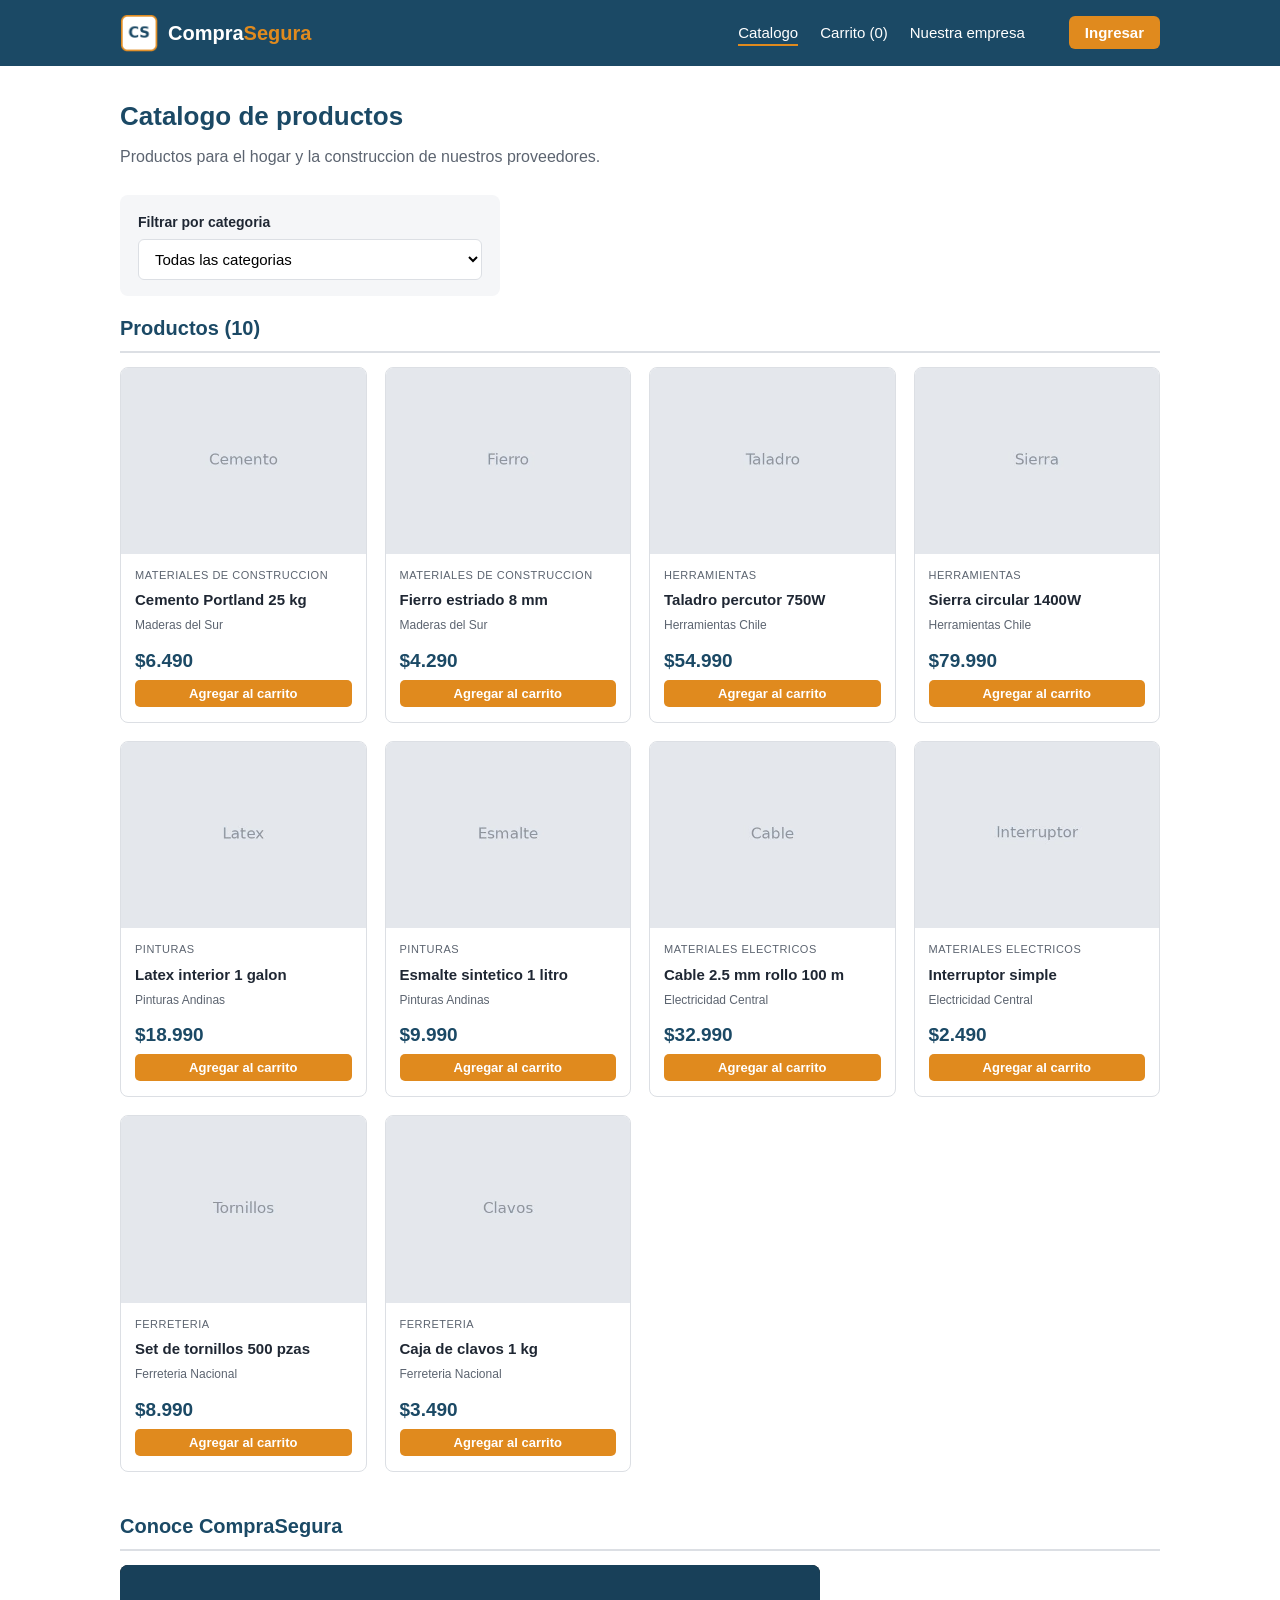
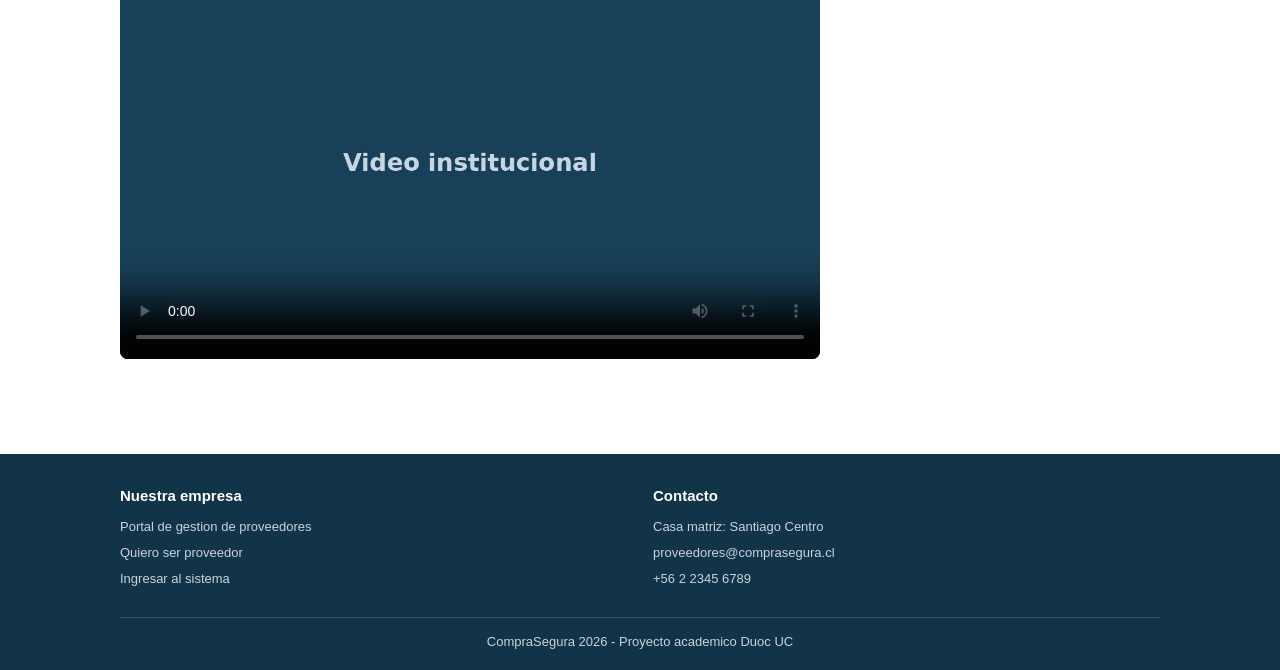
==== index.html @ 766e4df2 "Agrega el sitio completo: catalogo, portal, registro, login y vistas de proveedor, analista y admini" ====
<!DOCTYPE html>
<html lang="es">

<head>
  <meta charset="UTF-8">

  <meta name="viewport" content="width=device-width, initial-scale=1.0">
  <title>CompraSegura - Catalogo</title>

  <link rel="stylesheet" href="css/styles.css">
</head>

<body>

  <header class="cabecera">
    <div class="contenedor">

      <a href="index.html" class="logo">
        <img src="img/logo.png" alt="Logo de CompraSegura">
        <span class="marca">Compra<span>Segura</span></span>
      </a>

      <button class="boton-menu" id="botonMenu">Menu</button>

      <nav>
        <ul class="menu" id="menu">
            <li><a href="index.html" class="activo">Catalogo</a></li>
            <li><a href="carrito.html">Carrito (<span id="contadorCarrito">0</span>)</a></li>
            <li><a href="portal.html">Nuestra empresa</a></li>
            <li><span class="conectado" id="usuarioConectado"></span></li>
            <li><a href="login.html" class="destacado" id="enlaceSesion">Ingresar</a></li>
        </ul>
      </nav>

    </div>
  </header>

  <main>
    <div class="contenedor">

      <h1>Catalogo de productos</h1>
      <p class="bajada">
        Productos para el hogar y la construccion de nuestros proveedores.
      </p>

      <div class="filtro campo">
        <label for="filtroCategoria">Filtrar por categoria</label>
        <select id="filtroCategoria">
          <option value="">Todas las categorias</option>
        </select>
      </div>

      <section>
        <h2>Productos (<span id="contadorProductos">0</span>)</h2>

        <div class="grilla" id="grilla"></div>
      </section>

      <section>
        <h2>Conoce CompraSegura</h2>
        <div class="caja-video">

          <video controls poster="img/video-portada.jpg">
            <source src="img/video-institucional.mp4" type="video/mp4">
            Su navegador no puede reproducir este video.
          </video>
        </div>
      </section>

    </div>
  </main>

  <footer class="pie">
    <div class="contenedor">

      <div class="pie-columnas">
        <div>
          <h3>Nuestra empresa</h3>
          <ul>
            <li><a href="portal.html">Portal de gestion de proveedores</a></li>
            <li><a href="registro.html">Quiero ser proveedor</a></li>
            <li><a href="login.html">Ingresar al sistema</a></li>
          </ul>
        </div>
        <div>
          <h3>Contacto</h3>
          <ul>
            <li>Casa matriz: Santiago Centro</li>
            <li>proveedores@comprasegura.cl</li>
            <li>+56 2 2345 6789</li>
          </ul>
        </div>
      </div>

      <div class="pie-abajo">
        CompraSegura 2026 - Proyecto academico Duoc UC
      </div>

    </div>
  </footer>

  <script src="js/datos.js"></script>
  <script src="js/carrito-datos.js"></script>
  <script src="js/sesion.js"></script>
  <script src="js/catalogo.js"></script>

</body>

</html>
---- css/styles.css ----
:root {
  --azul: #1b4965;
  --azul-oscuro: #123448;
  --naranja: #e08a1e;
  --gris: #f5f6f8;
  --borde: #dcdfe4;
  --gris-texto: #5c6470;
  --texto: #1f2733;
  --rojo: #c0392b;
  --verde: #2e7d4f;
  --amarillo: #b8860b;
}

* {
  margin: 0;
  padding: 0;
  box-sizing: border-box;
}

body {
  font-family: "Segoe UI", Arial, sans-serif;
  color: var(--texto);
  line-height: 1.6;
  background: #ffffff;
}

img {
  max-width: 100%;
  display: block;
}

a {
  color: var(--azul);
  text-decoration: none;
}

.contenedor {
  max-width: 1080px;
  margin: 0 auto;
  padding: 0 20px;
}

.cabecera {
  background: var(--azul);
  color: #ffffff;
}

.cabecera .contenedor {
  display: flex;
  align-items: center;
  justify-content: space-between;
  gap: 14px;
  min-height: 66px;
}

.logo {
  display: flex;
  align-items: center;
  gap: 10px;
  color: #ffffff;
  font-size: 20px;
  font-weight: bold;
}

.logo img {
  width: 38px;
  height: 38px;
}

.logo .marca span {
  color: var(--naranja);
}

.conectado {
  color: #c3d3df;
  font-size: 14px;
  white-space: nowrap;
}

.menu {
  display: flex;
  list-style: none;
  gap: 22px;
  align-items: center;
}

.menu a {
  color: #ffffff;
  font-size: 15px;
  padding-bottom: 3px;
  border-bottom: 2px solid transparent;
}

.menu a:hover,
.menu a.activo {
  border-bottom-color: var(--naranja);
}

.menu .destacado {
  background: var(--naranja);
  border-radius: 6px;
  padding: 8px 16px;
  border: none;
  font-weight: bold;
}

.boton-menu {
  display: none;
  background: none;
  border: 1px solid #ffffff;
  color: #ffffff;
  border-radius: 5px;
  padding: 5px 10px;
  cursor: pointer;
  font-family: inherit;
}

main {
  min-height: 65vh;
  padding: 30px 0 50px;
}

h1 {
  font-size: 26px;
  color: var(--azul);
  margin-bottom: 6px;
}

.bajada {
  color: var(--gris-texto);
  margin-bottom: 26px;
}

section {
  margin-bottom: 38px;
}

h2 {
  font-size: 20px;
  color: var(--azul);
  margin-bottom: 14px;
  padding-bottom: 7px;
  border-bottom: 2px solid var(--borde);
}

.ayuda {
  font-size: 12px;
  color: var(--gris-texto);
}

.filtro {
  background: var(--gris);
  border-radius: 8px;
  padding: 16px 18px;
  margin-bottom: 24px;
  max-width: 380px;
}

.grilla {
  display: grid;
  grid-template-columns: repeat(auto-fill, minmax(210px, 1fr));
  gap: 18px;
}

.tarjeta {
  border: 1px solid var(--borde);
  border-radius: 8px;
  overflow: hidden;
  display: flex;
  flex-direction: column;
}

.tarjeta .datos {
  padding: 13px 14px 15px;
  display: flex;
  flex-direction: column;
  gap: 4px;
  flex-grow: 1;
}

.tarjeta .categoria {
  font-size: 11px;
  text-transform: uppercase;
  letter-spacing: 0.5px;
  color: var(--gris-texto);
}

.tarjeta .nombre {
  font-weight: bold;
  font-size: 15px;
}

.tarjeta .proveedor {
  font-size: 12px;
  color: var(--gris-texto);
}

.tarjeta .precio {
  font-size: 19px;
  font-weight: bold;
  color: var(--azul);
  margin-top: auto;
  padding-top: 6px;
}

.caja-video {
  max-width: 700px;
}

.caja-video video {
  width: 100%;
  border-radius: 8px;
  background: #000000;
}

.tabla-caja {
  overflow-x: auto;
  border: 1px solid var(--borde);
  border-radius: 8px;
}

table {
  width: 100%;
  border-collapse: collapse;
  font-size: 14px;
  min-width: 620px;
}

th {
  background: var(--gris);
  color: var(--azul);
  text-align: left;
  padding: 11px 13px;
  border-bottom: 2px solid var(--borde);
}

td {
  padding: 11px 13px;
  border-bottom: 1px solid var(--borde);
}

tr:last-child td {
  border-bottom: none;
}

.derecha {
  text-align: right;
}

.nota,
.estado {
  display: inline-block;
  border-radius: 20px;
  padding: 3px 12px;
  font-size: 13px;
  font-weight: bold;
  white-space: nowrap;
}

.nota.alta,
.estado.aprobada,
.estado.entregada { background: #e6f4ec; color: var(--verde); }

.nota.media,
.estado.pendiente { background: #fdf3e0; color: var(--amarillo); }

.nota.baja,
.estado.rechazada { background: #fdecea; color: var(--rojo); }

.sin-stock {
  color: var(--rojo);
  font-weight: bold;
}

.boton {
  display: inline-block;
  background: var(--azul);
  color: #ffffff;
  border: none;
  border-radius: 6px;
  padding: 11px 20px;
  font-size: 15px;
  font-weight: bold;
  font-family: inherit;
  cursor: pointer;
  text-align: center;
}

.boton:hover { background: var(--azul-oscuro); }

.boton.naranja { background: var(--naranja); }
.boton.naranja:hover { background: #c47415; }

.boton.rojo { background: var(--rojo); }
.boton.verde { background: var(--verde); }

.boton.chico {
  padding: 6px 13px;
  font-size: 13px;
  border-radius: 5px;
}

.boton.ancho { width: 100%; }

.boton:disabled {
  background: #b9c0c9;
  cursor: not-allowed;
}

.caja {
  max-width: 620px;
  margin: 0 auto;
  border: 1px solid var(--borde);
  border-radius: 8px;
  overflow: hidden;
}

.caja .titulo {
  background: var(--azul);
  color: #ffffff;
  padding: 15px 22px;
  font-size: 18px;
  font-weight: bold;
}

.caja .cuerpo { padding: 22px; }

.dos-columnas {
  display: grid;
  grid-template-columns: 1fr 1fr;
  gap: 0 18px;
}

.dos-columnas .completo { grid-column: 1 / -1; }

.campo { margin-bottom: 16px; }

.campo label {
  display: block;
  font-size: 14px;
  font-weight: bold;
  margin-bottom: 5px;
}

.campo input,
.campo select {
  width: 100%;
  border: 1px solid var(--borde);
  border-radius: 6px;
  padding: 10px 12px;
  font-size: 15px;
  font-family: inherit;
  background: #ffffff;
}

.campo input:focus,
.campo select:focus {
  outline: none;
  border-color: var(--azul);
}

.campo .pista {
  display: block;
  font-size: 12px;
  color: var(--gris-texto);
  margin-top: 4px;
}

.campo .error {
  display: none;
  font-size: 13px;
  color: var(--rojo);
  margin-top: 4px;
}

.campo .error.visible { display: block; }

.campo.malo input,
.campo.malo select { border-color: var(--rojo); }

.campo.bueno input,
.campo.bueno select { border-color: var(--verde); }

.aviso {
  display: none;
  border-radius: 6px;
  padding: 13px 15px;
  font-size: 14px;
  margin-bottom: 18px;
  background: #e6f4ec;
  border: 1px solid #a8d5bd;
  color: #1e5c39;
}

.aviso.visible { display: block; }

.aviso.malo {
  background: #fdecea;
  border-color: #e6b2ab;
  color: #8e2b20;
}

.ficha {
  display: flex;
  flex-wrap: wrap;
  align-items: center;
  gap: 16px;
  border: 1px solid var(--borde);
  border-radius: 8px;
  padding: 15px 18px;
  margin-bottom: 12px;
}

.ficha.critica {
  border-color: #e0a49c;
  background: #fffafa;
}

.ficha .puesto {
  font-size: 19px;
  font-weight: bold;
  color: var(--gris-texto);
  width: 26px;
}

.ficha .identidad { min-width: 190px; }

.ficha .identidad strong {
  display: block;
  font-size: 16px;
  color: var(--azul);
}

.ficha .identidad span {
  font-size: 12px;
  color: var(--gris-texto);
}

.ficha .puntajes {
  display: flex;
  gap: 16px;
  font-size: 13px;
  color: var(--gris-texto);
}

.ficha .puntajes b {
  display: block;
  font-size: 15px;
  color: var(--texto);
}

.problemas {
  display: flex;
  flex-wrap: wrap;
  gap: 7px;
  flex: 1;
  min-width: 200px;
}

.problema {
  background: #fdecea;
  color: #8e2b20;
  border-radius: 5px;
  padding: 4px 10px;
  font-size: 12px;
  white-space: nowrap;
}

.problema.ninguno {
  background: #e6f4ec;
  color: var(--verde);
}

.cifras {
  display: grid;
  grid-template-columns: repeat(auto-fit, minmax(185px, 1fr));
  gap: 15px;
  margin-bottom: 34px;
}

.cifra {
  border: 1px solid var(--borde);
  border-left: 4px solid var(--naranja);
  border-radius: 8px;
  padding: 15px 17px;
}

.cifra span {
  display: block;
  font-size: 12px;
  text-transform: uppercase;
  letter-spacing: 0.5px;
  color: var(--gris-texto);
  margin-bottom: 4px;
}

.cifra strong {
  font-size: 25px;
  color: var(--azul);
}

.linea-barra { margin-bottom: 14px; }

.linea-barra .texto {
  display: flex;
  justify-content: space-between;
  font-size: 14px;
  margin-bottom: 5px;
}

.linea-barra .texto strong { color: var(--azul); }

.barra {
  height: 18px;
  background: var(--gris);
  border-radius: 4px;
  overflow: hidden;
}

.barra div {
  height: 100%;
  background: var(--azul);
}

.barra div.naranja { background: var(--naranja); }
.barra div.rojo { background: var(--rojo); }

.pie {
  background: var(--azul-oscuro);
  color: #c9d3dd;
  padding: 30px 0 18px;
  font-size: 13px;
}

.pie-columnas {
  display: grid;
  grid-template-columns: repeat(auto-fit, minmax(220px, 1fr));
  gap: 26px;
  margin-bottom: 22px;
}

.pie h3 {
  color: #ffffff;
  font-size: 15px;
  margin-bottom: 9px;
}

.pie ul {
  list-style: none;
}

.pie li {
  margin-bottom: 5px;
}

.pie a {
  color: #c9d3dd;
}

.pie a:hover {
  color: var(--naranja);
}

.pie-abajo {
  border-top: 1px solid rgba(255, 255, 255, 0.15);
  padding-top: 14px;
  text-align: center;
}

@media (max-width: 800px) {
  .boton-menu { display: block; }

  .cabecera .contenedor { flex-wrap: wrap; }

  .menu {
    display: none;
    width: 100%;
    flex-direction: column;
    align-items: flex-start;
    gap: 0;
    padding-bottom: 12px;
  }

  .menu.abierto { display: flex; }

  .menu li {
    width: 100%;
    border-top: 1px solid rgba(255, 255, 255, 0.15);
  }

  .menu a { display: block; padding: 11px 0; }

  .dos-columnas { grid-template-columns: 1fr; }
}

.accesos {
  display: grid;
  grid-template-columns: repeat(auto-fit, minmax(280px, 1fr));
  gap: 18px;
  margin-bottom: 38px;
}

.acceso {
  border: 1px solid var(--borde);
  border-top: 4px solid var(--naranja);
  border-radius: 8px;
  padding: 20px 22px 24px;
}

.acceso h2 {
  border: none;
  padding: 0;
  margin-bottom: 8px;
  font-size: 18px;
}

.acceso p {
  color: var(--gris-texto);
  font-size: 14px;
  margin-bottom: 16px;
}

.solicitud {
  border: 1px solid var(--borde);
  border-radius: 8px;
  padding: 16px 18px 18px;
  margin-bottom: 14px;
}

.solicitud .encabezado {
  display: flex;
  justify-content: space-between;
  align-items: center;
  flex-wrap: wrap;
  gap: 8px;
  margin-bottom: 12px;
}

.solicitud .encabezado strong {
  font-size: 16px;
  color: var(--azul);
}

.datos-solicitud {
  display: grid;
  grid-template-columns: repeat(auto-fit, minmax(190px, 1fr));
  gap: 12px;
  background: var(--gris);
  border-radius: 6px;
  padding: 12px 14px;
}

.datos-solicitud span {
  display: block;
  font-size: 11px;
  text-transform: uppercase;
  letter-spacing: 0.5px;
  color: var(--gris-texto);
}

.datos-solicitud b {
  font-size: 14px;
}

.stock-ok { color: var(--verde); font-weight: bold; }
.stock-falta { color: var(--rojo); font-weight: bold; }

.avance {
  display: flex;
  flex-wrap: wrap;
  gap: 5px;
  list-style: none;
  margin: 14px 0 8px;
}

.avance .paso {
  flex: 1;
  min-width: 88px;
  text-align: center;
  font-size: 12px;
  padding: 7px 4px;
  border-radius: 5px;
  background: var(--gris);
  color: var(--gris-texto);
}

.avance .paso.cumplido {
  background: var(--azul);
  color: #ffffff;
}

.acciones {
  display: flex;
  flex-wrap: wrap;
  align-items: center;
  gap: 8px;
  margin-top: 12px;
}

.marca-ok { color: var(--verde); font-weight: bold; }
.marca-mal { color: var(--rojo); font-weight: bold; }

.estado.rechazada { background: #fdecea; color: var(--rojo); }
.estado.solicitada { background: #eef2f7; color: #4a5a6b; }
.estado.enviada { background: #fdf3e0; color: var(--amarillo); }
.estado.recibida { background: #e6f4ec; color: var(--verde); }
.estado.cerrada { background: #e4e7ea; color: #47505c; }
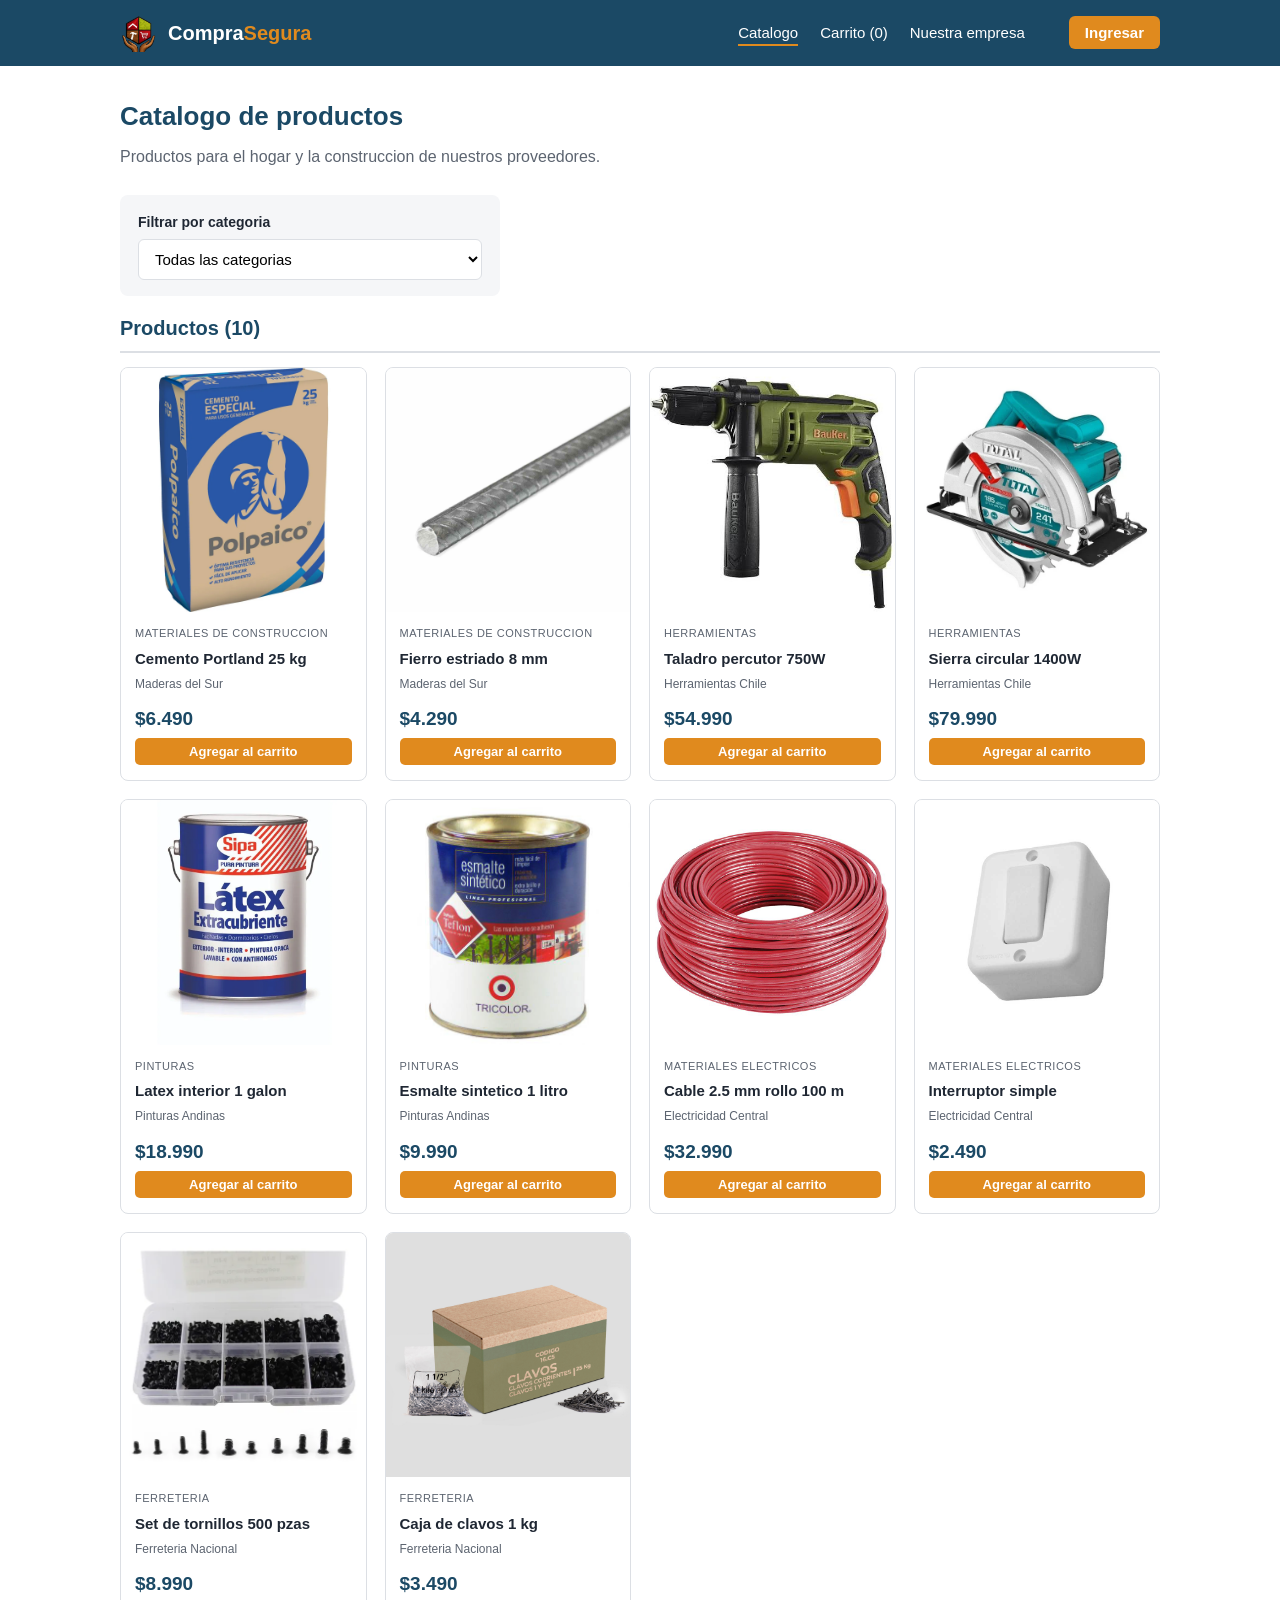
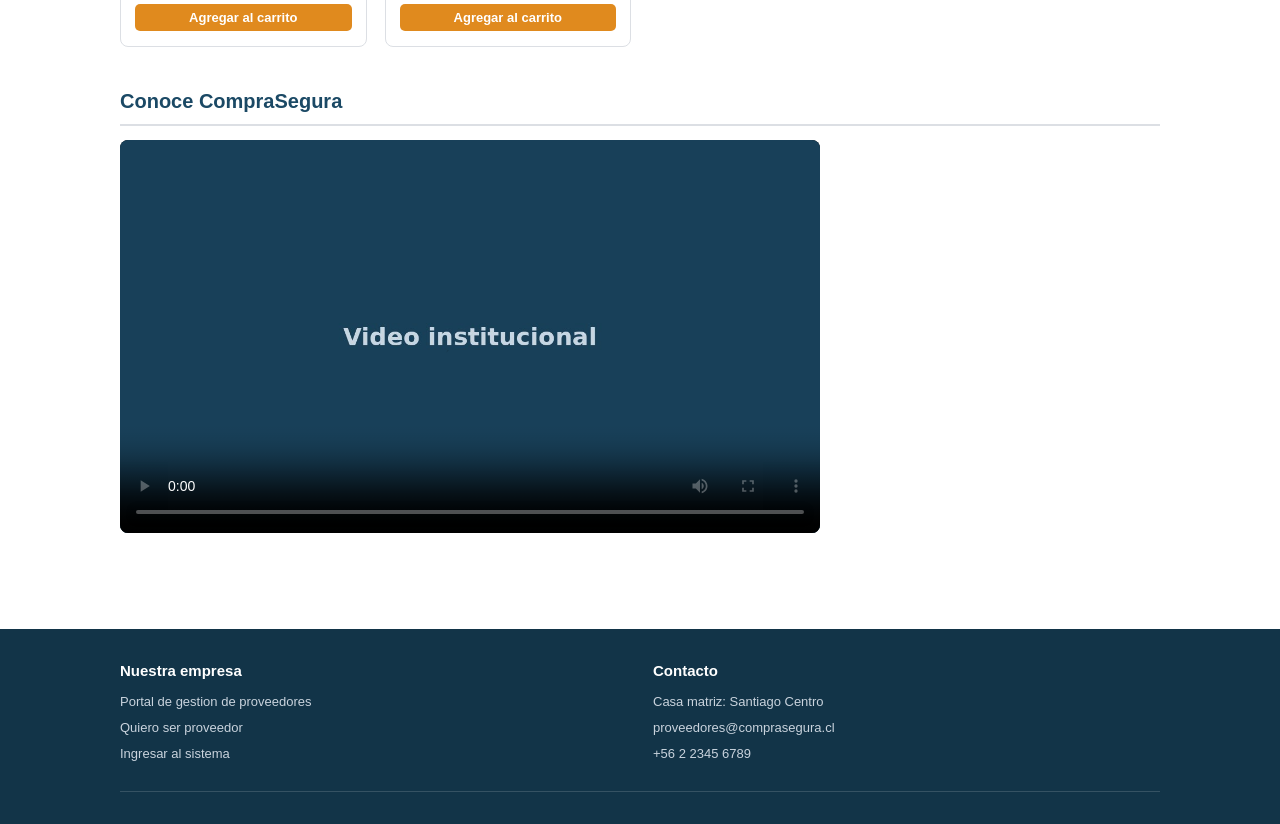
==== commit 9beeb145: "Agrega el logo oficial, elimina texto del pie y tabla de perfiles del portal" ====
--- a/index.html
+++ b/index.html
@@ -93,7 +93,7 @@
       </div>
 
       <div class="pie-abajo">
-        CompraSegura 2026 - Proyecto academico Duoc UC
+        
       </div>
 
     </div>
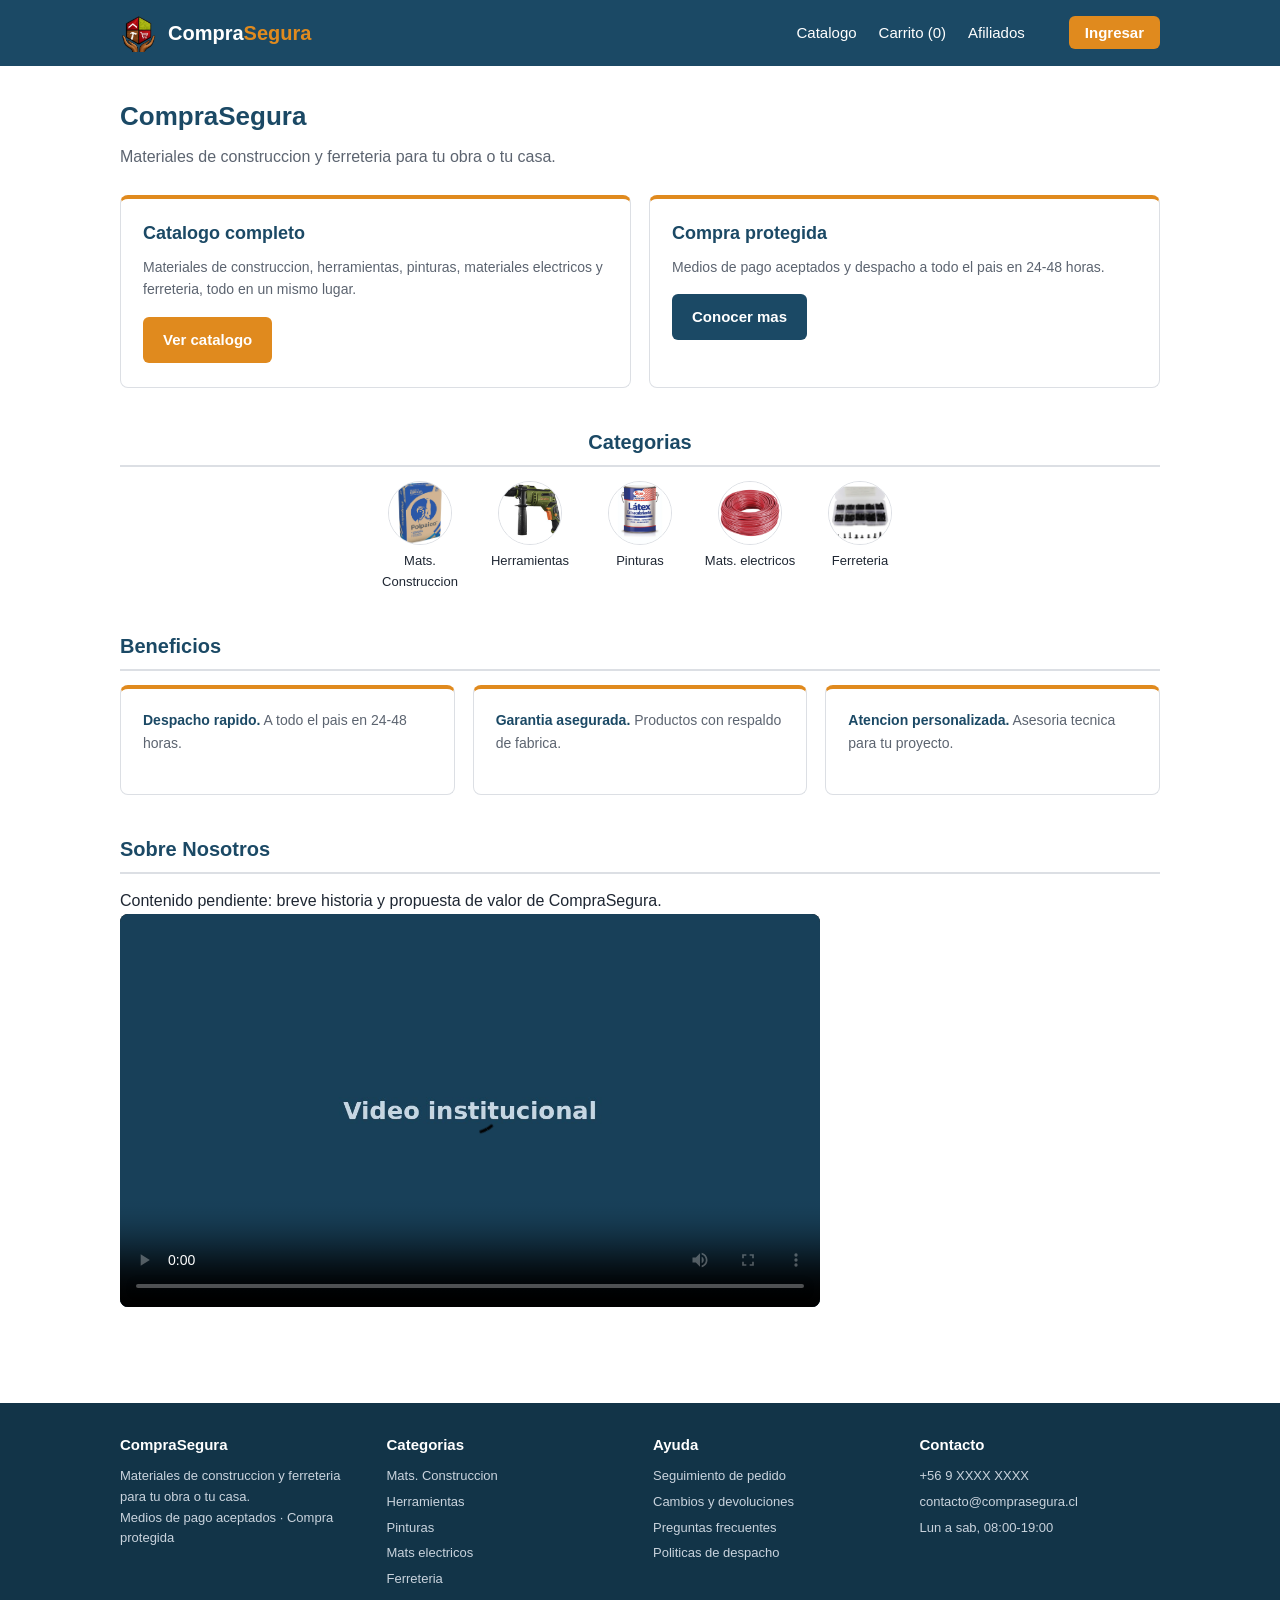
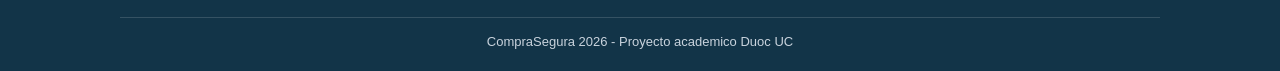
==== commit de6e01e6: "feat: fusionar aportes del equipo (BSanhueza)" ====
--- a/index.html
+++ b/index.html
@@ -5,9 +5,59 @@
   <meta charset="UTF-8">
 
   <meta name="viewport" content="width=device-width, initial-scale=1.0">
-  <title>CompraSegura - Catalogo</title>
+  <title>CompraSegura - Inicio</title>
 
   <link rel="stylesheet" href="css/styles.css">
+
+  <!--
+    Estilos propios de esta pagina: solo lo que no existe todavia en
+    css/styles.css (el listado de categorias con foto circular). Todo
+    lo demas (h1, .bajada, .accesos, .acceso, .boton, .caja-video)
+    reutiliza tal cual los componentes y variables de color/tipografia
+    ya definidos, para que se vea igual que portal.html.
+  -->
+  <style>
+    .categorias h2 {
+      text-align: center;
+    }
+
+    .lista-categorias {
+      list-style: none;
+      display: flex;
+      flex-wrap: wrap;
+      justify-content: center;
+      gap: 18px;
+      margin: 0;
+      padding: 0;
+    }
+
+    .categoria a {
+      display: flex;
+      flex-direction: column;
+      align-items: center;
+      gap: 6px;
+      width: 92px;
+      text-align: center;
+      font-size: 13px;
+      color: var(--texto);
+    }
+
+    .categoria img {
+      width: 64px;
+      height: 64px;
+      border-radius: 50%;
+      object-fit: cover;
+      border: 1px solid var(--borde);
+    }
+
+    .categoria a:hover img {
+      border-color: var(--naranja);
+    }
+
+    .acceso p strong {
+      color: var(--azul);
+    }
+  </style>
 </head>
 
 <body>
@@ -24,11 +74,11 @@
 
       <nav>
         <ul class="menu" id="menu">
-            <li><a href="index.html" class="activo">Catalogo</a></li>
-            <li><a href="carrito.html">Carrito (<span id="contadorCarrito">0</span>)</a></li>
-            <li><a href="portal.html">Nuestra empresa</a></li>
-            <li><span class="conectado" id="usuarioConectado"></span></li>
-            <li><a href="login.html" class="destacado" id="enlaceSesion">Ingresar</a></li>
+          <li><a href="catalogo.html">Catalogo</a></li>
+          <li><a href="carrito.html">Carrito (<span id="contadorCarrito">0</span>)</a></li>
+          <li><a href="portal.html">Afiliados</a></li>
+          <li><span class="conectado" id="usuarioConectado"></span></li>
+          <li><a href="login.html" class="destacado" id="enlaceSesion">Ingresar</a></li>
         </ul>
       </nav>
 
@@ -38,31 +88,95 @@
   <main>
     <div class="contenedor">
 
-      <h1>Catalogo de productos</h1>
+      <h1>CompraSegura</h1>
       <p class="bajada">
-        Productos para el hogar y la construccion de nuestros proveedores.
+        Materiales de construccion y ferreteria para tu obra o tu casa.
       </p>
 
-      <div class="filtro campo">
-        <label for="filtroCategoria">Filtrar por categoria</label>
-        <select id="filtroCategoria">
-          <option value="">Todas las categorias</option>
-        </select>
-      </div>
-
-      <section>
-        <h2>Productos (<span id="contadorProductos">0</span>)</h2>
-
-        <div class="grilla" id="grilla"></div>
-      </section>
-
-      <section>
-        <h2>Conoce CompraSegura</h2>
+      <section class="accesos">
+
+        <article class="acceso">
+          <h2>Catalogo completo</h2>
+          <p>
+            Materiales de construccion, herramientas, pinturas, materiales
+            electricos y ferreteria, todo en un mismo lugar.
+          </p>
+          <a href="catalogo.html" class="boton naranja">Ver catalogo</a>
+        </article>
+
+        <article class="acceso">
+          <h2>Compra protegida</h2>
+          <p>
+            Medios de pago aceptados y despacho a todo el pais en 24-48
+            horas.
+          </p>
+          <a href="portal.html" class="boton">Conocer mas</a>
+        </article>
+
+      </section>
+
+      <section class="categorias">
+        <h2>Categorias</h2>
+
+        <ul class="lista-categorias">
+          <li class="categoria">
+            <a href="catalogo.html">
+              <img src="img/prod-cemento.jpg" alt="Materiales de construccion">
+              <span>Mats. Construccion</span>
+            </a>
+          </li>
+          <li class="categoria">
+            <a href="catalogo.html">
+              <img src="img/prod-taladro.jpg" alt="Herramientas">
+              <span>Herramientas</span>
+            </a>
+          </li>
+          <li class="categoria">
+            <a href="catalogo.html">
+              <img src="img/prod-latex.jpg" alt="Pinturas">
+              <span>Pinturas</span>
+            </a>
+          </li>
+          <li class="categoria">
+            <a href="catalogo.html">
+              <img src="img/prod-cable.jpg" alt="Materiales electricos">
+              <span>Mats. electricos</span>
+            </a>
+          </li>
+          <li class="categoria">
+            <a href="catalogo.html">
+              <img src="img/prod-tornillos.jpg" alt="Ferreteria">
+              <span>Ferreteria</span>
+            </a>
+          </li>
+        </ul>
+      </section>
+
+      <section class="beneficios">
+        <h2>Beneficios</h2>
+
+        <div class="accesos">
+          <div class="acceso">
+            <p><strong>Despacho rapido.</strong> A todo el pais en 24-48 horas.</p>
+          </div>
+          <div class="acceso">
+            <p><strong>Garantia asegurada.</strong> Productos con respaldo de fabrica.</p>
+          </div>
+          <div class="acceso">
+            <p><strong>Atencion personalizada.</strong> Asesoria tecnica para tu proyecto.</p>
+          </div>
+        </div>
+      </section>
+
+      <section class="sobre-nosotros">
+        <h2>Sobre Nosotros</h2>
+        <!-- Placeholder: falta la bajada/descripcion de la empresa -->
+        <p>Contenido pendiente: breve historia y propuesta de valor de CompraSegura.</p>
+
         <div class="caja-video">
-
           <video controls poster="img/video-portada.jpg">
             <source src="img/video-institucional.mp4" type="video/mp4">
-            Su navegador no puede reproducir este video.
+            Tu navegador no soporta la reproduccion de video.
           </video>
         </div>
       </section>
@@ -74,26 +188,45 @@
     <div class="contenedor">
 
       <div class="pie-columnas">
+        <div class="pie-marca">
+          <h3>CompraSegura</h3>
+          <p>Materiales de construccion y ferreteria para tu obra o tu casa.</p>
+          <p>Medios de pago aceptados · Compra protegida</p>
+        </div>
+
         <div>
-          <h3>Nuestra empresa</h3>
+          <h3>Categorias</h3>
           <ul>
-            <li><a href="portal.html">Portal de gestion de proveedores</a></li>
-            <li><a href="registro.html">Quiero ser proveedor</a></li>
-            <li><a href="login.html">Ingresar al sistema</a></li>
+            <li><a href="catalogo.html">Mats. Construccion</a></li>
+            <li><a href="catalogo.html">Herramientas</a></li>
+            <li><a href="catalogo.html">Pinturas</a></li>
+            <li><a href="catalogo.html">Mats electricos</a></li>
+            <li><a href="catalogo.html">Ferreteria</a></li>
           </ul>
         </div>
+
+        <div>
+          <h3>Ayuda</h3>
+          <ul>
+            <li><a href="index.html">Seguimiento de pedido</a></li>
+            <li><a href="index.html">Cambios y devoluciones</a></li>
+            <li><a href="index.html">Preguntas frecuentes</a></li>
+            <li><a href="index.html">Politicas de despacho</a></li>
+          </ul>
+        </div>
+
         <div>
           <h3>Contacto</h3>
           <ul>
-            <li>Casa matriz: Santiago Centro</li>
-            <li>proveedores@comprasegura.cl</li>
-            <li>+56 2 2345 6789</li>
+            <li>+56 9 XXXX XXXX</li>
+            <li>contacto@comprasegura.cl</li>
+            <li>Lun a sab, 08:00-19:00</li>
           </ul>
         </div>
       </div>
 
       <div class="pie-abajo">
-        
+        CompraSegura 2026 - Proyecto academico Duoc UC
       </div>
 
     </div>
@@ -102,7 +235,6 @@
   <script src="js/datos.js"></script>
   <script src="js/carrito-datos.js"></script>
   <script src="js/sesion.js"></script>
-  <script src="js/catalogo.js"></script>
 
 </body>
 
--- a/css/styles.css
+++ b/css/styles.css
@@ -705,3 +705,96 @@
 .estado.enviada { background: #fdf3e0; color: var(--amarillo); }
 .estado.recibida { background: #e6f4ec; color: var(--verde); }
 .estado.cerrada { background: #e4e7ea; color: #47505c; }
+
+.modal-fondo {
+  position: fixed;
+  inset: 0;
+  background: rgba(0, 0, 0, 0.5);
+  display: flex;
+  align-items: center;
+  justify-content: center;
+  z-index: 1000;
+}
+
+.modal-fondo[hidden] {
+  display: none;
+}
+
+.modal-caja {
+  position: relative;
+  width: min(90%, 400px);
+  max-height: 90vh;
+  overflow-y: auto;
+  background: #000000;
+}
+
+.modal-caja .cuerpo {
+  color: #ffffff;
+}
+
+.modal-caja .campo label {
+  color: #ffffff;
+}
+
+.modal-caja .campo .pista {
+  color: #c7c9cc;
+}
+
+.modal-caja .ayuda {
+  color: #c7c9cc;
+}
+
+.modal-caja .campo input,
+.modal-caja .campo select {
+  color: var(--texto);
+}
+
+.modal-caja .modal-cerrar {
+  color: #ffffff;
+}
+
+.modal-caja.ancha {
+  width: min(92%, 620px);
+}
+
+.modal-cerrar {
+  position: absolute;
+  top: 8px;
+  right: 8px;
+  background: none;
+  border: none;
+  font-size: 1.5rem;
+  line-height: 1;
+  cursor: pointer;
+}
+
+.fuerza-clave {
+  margin-top: 8px;
+  height: 6px;
+  border-radius: 4px;
+  background: var(--borde);
+  overflow: hidden;
+}
+
+.fuerza-clave-barra {
+  height: 100%;
+  width: 0%;
+  border-radius: 4px;
+  background: var(--borde);
+  transition: width 0.2s ease, background-color 0.2s ease;
+}
+
+.fuerza-clave-barra.debil { background: var(--rojo); }
+.fuerza-clave-barra.media { background: var(--amarillo); }
+.fuerza-clave-barra.fuerte { background: var(--verde); }
+
+.fuerza-texto {
+  display: block;
+  font-size: 12px;
+  margin-top: 4px;
+  min-height: 15px;
+}
+
+.fuerza-texto.debil { color: var(--rojo); }
+.fuerza-texto.media { color: var(--amarillo); }
+.fuerza-texto.fuerte { color: var(--verde); }
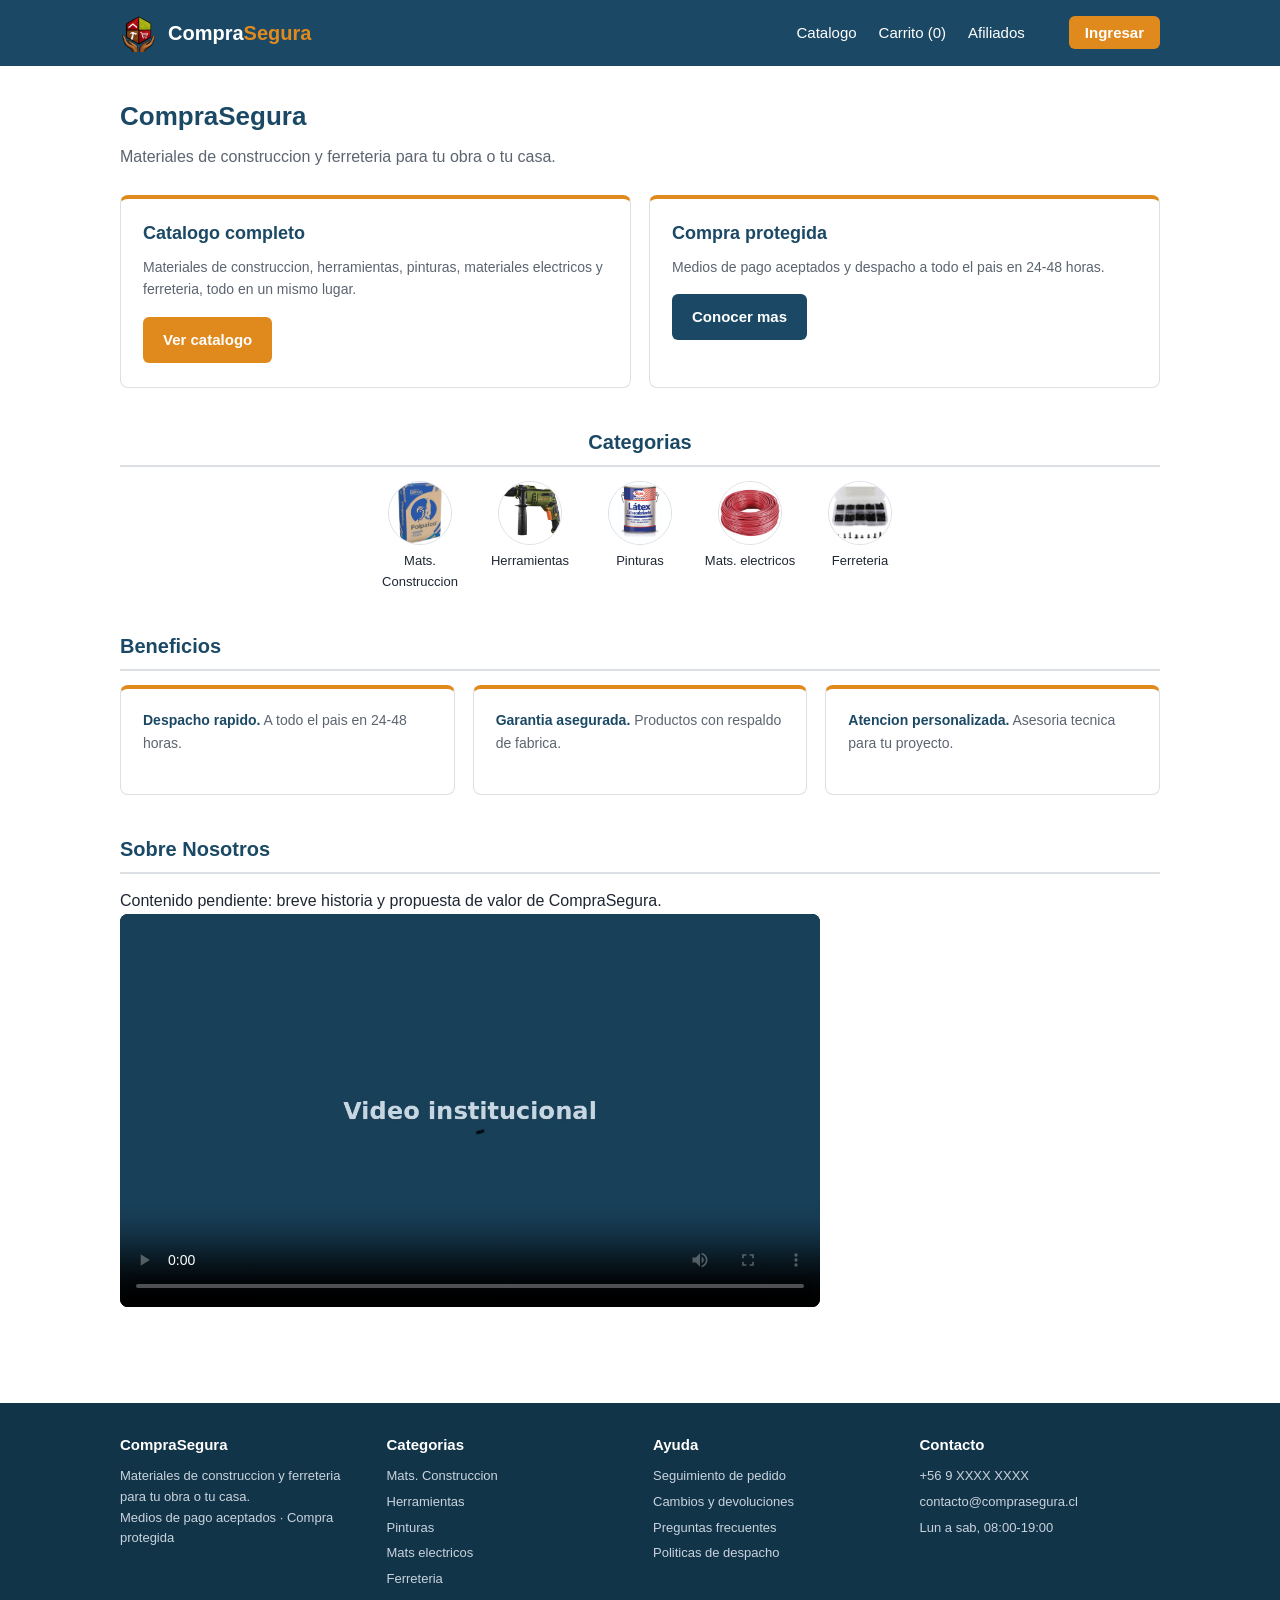
==== commit c3cf9a89: "Elimina la linea de proyecto academico del pie en todas las paginas" ====
--- a/index.html
+++ b/index.html
@@ -225,9 +225,6 @@
         </div>
       </div>
 
-      <div class="pie-abajo">
-        CompraSegura 2026 - Proyecto academico Duoc UC
-      </div>
 
     </div>
   </footer>
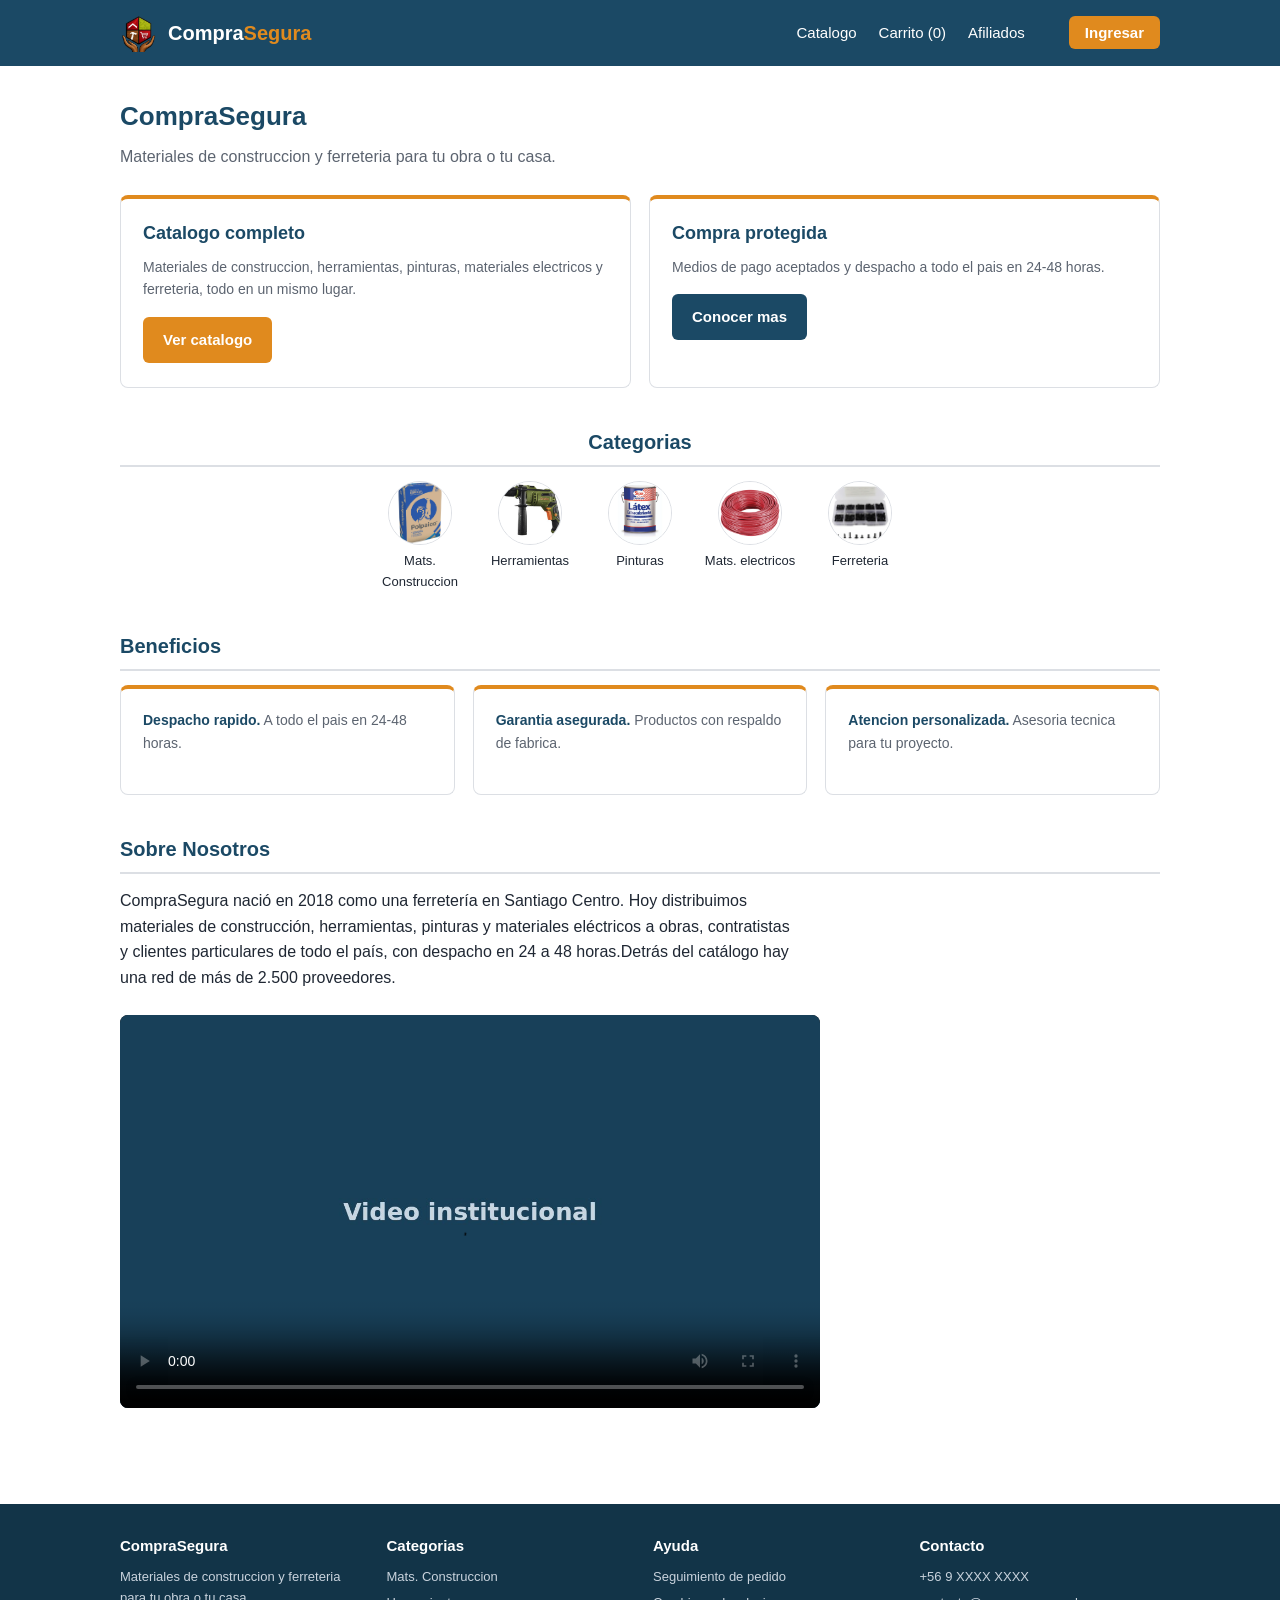
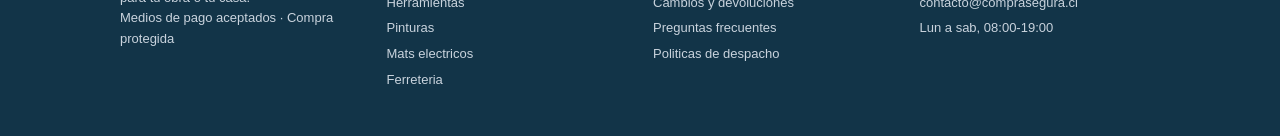
==== commit d4eeb5c6: "Cambia la validacion de dominios de correo y actualiza los textos de ayuda" ====
--- a/index.html
+++ b/index.html
@@ -171,7 +171,10 @@
       <section class="sobre-nosotros">
         <h2>Sobre Nosotros</h2>
         <!-- Placeholder: falta la bajada/descripcion de la empresa -->
-        <p>Contenido pendiente: breve historia y propuesta de valor de CompraSegura.</p>
+        <p><div class="texto-empresa">
+        <p>CompraSegura nació en 2018 como una ferretería en Santiago Centro. Hoy distribuimos materiales de construcción, herramientas, pinturas y materiales eléctricos a obras, contratistas y clientes particulares de todo el país, con despacho en 24 a 48 horas.Detrás del catálogo hay una red de más de 2.500 proveedores.</p>
+        
+</div></p>
 
         <div class="caja-video">
           <video controls poster="img/video-portada.jpg">
--- a/css/styles.css
+++ b/css/styles.css
@@ -798,3 +798,12 @@
 .fuerza-texto.debil { color: var(--rojo); }
 .fuerza-texto.media { color: var(--amarillo); }
 .fuerza-texto.fuerte { color: var(--verde); }
+
+.texto-empresa {
+  max-width: 680px;
+  margin-bottom: 24px;
+}
+
+.texto-empresa p {
+  margin-bottom: 14px;
+}
